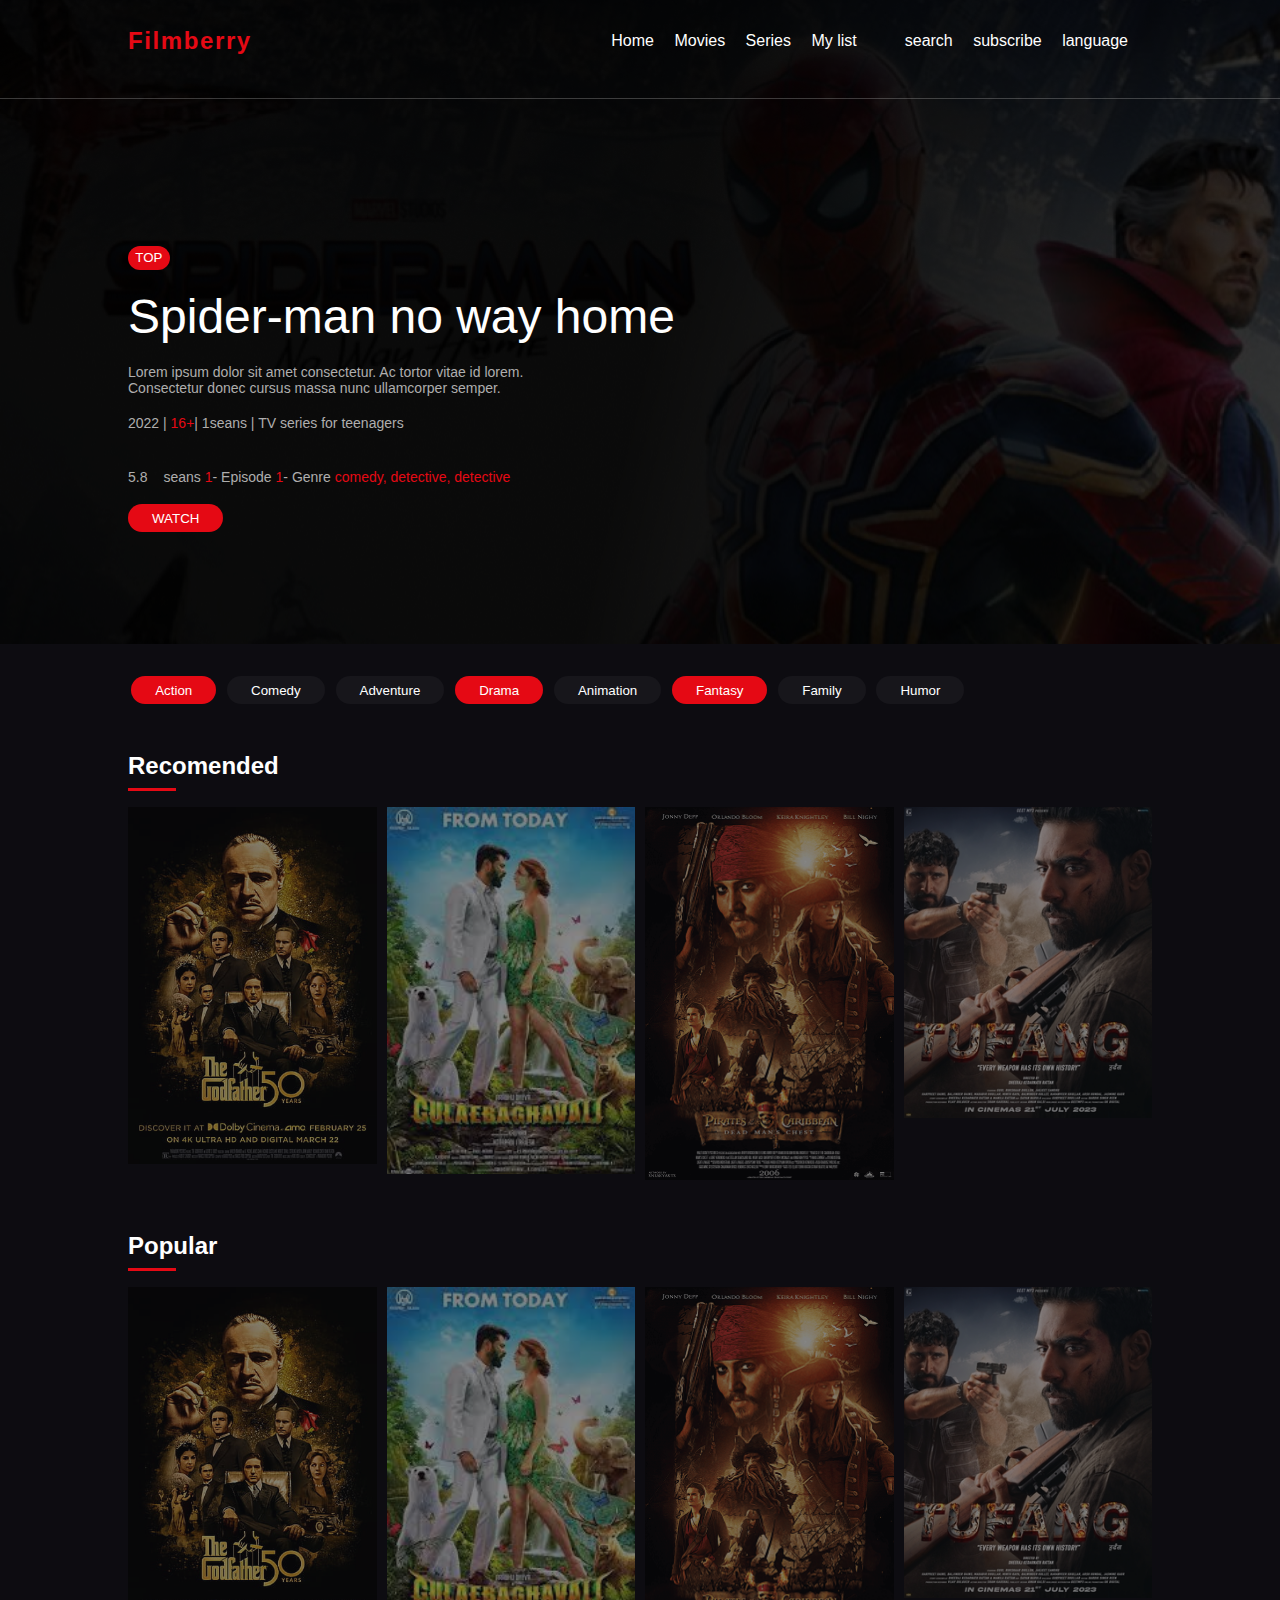
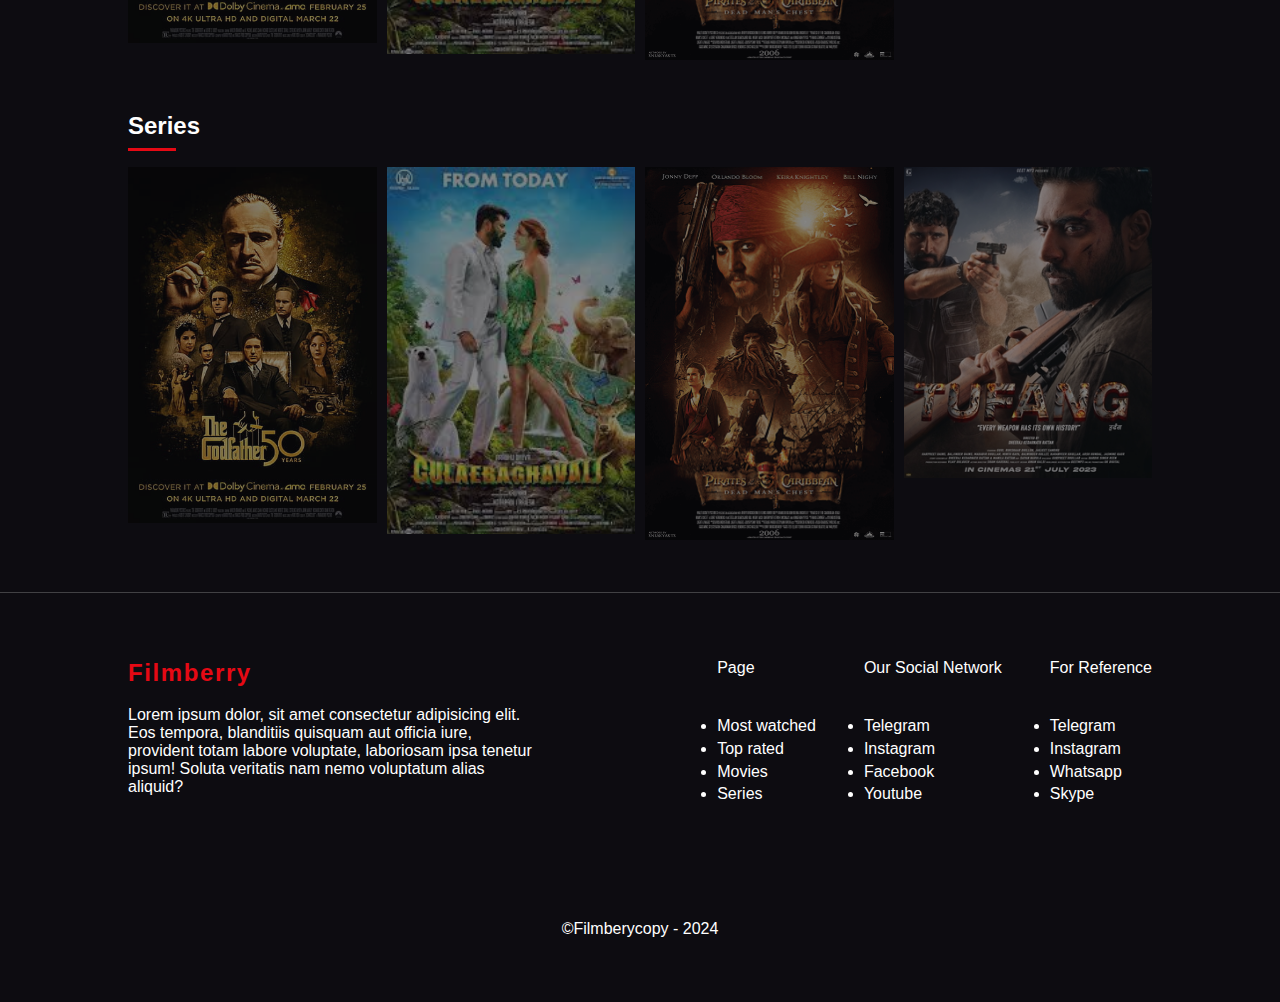
==== index.html @ 026bab13 "Add files via upload" ====
<!DOCTYPE html>
<html lang="en">
<head>
    <meta charset="UTF-8">
    <meta name="viewport" content="width=device-width, initial-scale=1.0">
    <title>redberry</title>
    <link rel="stylesheet" href="/assets/styles/style.css">
    <link rel="stylesheet" href="/assets/styles/responsive.css">
</head>
<body>
    
    <!-- main content -->
    <main>
        <header>
            <div class="brand">
                <p class="brand-logo">Filmberry</p>
            </div>

            <div class="menu-bar">
                <nav class="header-nav">
                    <a href="#" class="navlink">Home</a>
                    <a href="#" class="navlink">Movies</a>
                    <a href="#" class="navlink">Series</a>
                    <a href="#" class="navlink">My list</a>
                </nav>

                <div class="header-icons">
                    <a class="icon" href="#">search</a>
                    <a class="icon" href="#">subscribe</a>
                    <a class="icon" href="#">language</a>
                </div>
            </div>
        </header>
        <hr>
  
        <section class="section-1">
                <div class="main-content">
                    <h5 class="btn">top</h5>
                    <h1 class="hero-title">Spider-man no way home</h1>
                    <p class="hero-text">Lorem ipsum dolor sit amet consectetur. Ac tortor vitae id lorem. Consectetur donec cursus massa nunc ullamcorper semper.</p>
        
                    <p>2022 | <span>16+</span>| 1seans | TV series for teenagers</p>
        
                    <div class="rating-container">
                        <p class="rating" >5.8</p>
        
                        <p>seans <span>1</span>- Episode <span>1</span>- Genre <span>comedy, detective, detective</span></p>
                    </div>
        
                    <button class="btn">Watch</button>
        
                </div>
        </section>
    </main>
    <!-- end of main content -->

    <!-- select movies -->
    <section class="section-2">
        <div class="genre">
            <button class="btn">action</button>
            <button class="btn deselect-btn">comedy</button>
            <button class="btn deselect-btn">adventure</button>
            <button class="btn">drama</button>
            <button class="btn deselect-btn">animation</button>
            <button class="btn">fantasy</button>
            <button class="btn deselect-btn">family</button>
            <button class="btn deselect-btn">humor</button>
        </div>

        <h2 class="title">Recomended</h2>
        <hr class="underline">
        <div class="cards">
            <div class="card">
                <div class="card-image">
                    <img src="/assets/images/movies/desktop-wallpaper-the-godfather-50th-anniversary-movie-poster-the-godfather-movie-poster-thumbnail.jpg" alt="" srcset="">
                </div>
            </div>
            <div class="card">
                <div class="card-image">
                    <img src="/assets/images/movies/images (2).jpeg" alt="" srcset="">
                </div>
            </div>
            <div class="card">
                <div class="card-image">
                    <img src="/assets/images/movies/pirates-movies9.png" alt="" srcset="">
                </div>
            </div>
            <div class="card">
                <div class="card-image">
                    <img src="/assets/images/movies/Tufang_movie_official_poster.jpg" alt="" srcset="">
                </div>
            </div>
        </div>
        <h2 class="title">Popular</h2>
        <hr class="underline">
        <div class="cards">
            <div class="card">
                <div class="card-image">
                    <img src="/assets/images/movies/desktop-wallpaper-the-godfather-50th-anniversary-movie-poster-the-godfather-movie-poster-thumbnail.jpg" alt="" srcset="">
                </div>
            </div>
            <div class="card">
                <div class="card-image">
                    <img src="/assets/images/movies/images (2).jpeg" alt="" srcset="">
                </div>
            </div>
            <div class="card">
                <div class="card-image">
                    <img src="/assets/images/movies/pirates-movies9.png" alt="" srcset="">
                </div>
            </div>
            <div class="card">
                <div class="card-image">
                    <img src="/assets/images/movies/Tufang_movie_official_poster.jpg" alt="" srcset="">
                </div>
            </div>
        </div>
        <h2 class="title">Series</h2>
        <hr class="underline">
        <div class="cards">
            <div class="card">
                <div class="card-image">
                    <img src="/assets/images/movies/desktop-wallpaper-the-godfather-50th-anniversary-movie-poster-the-godfather-movie-poster-thumbnail.jpg" alt="" srcset="">
                </div>
            </div>
            <div class="card">
                <div class="card-image">
                    <img src="/assets/images/movies/images (2).jpeg" alt="" srcset="">
                </div>
            </div>
            <div class="card">
                <div class="card-image">
                    <img src="/assets/images/movies/pirates-movies9.png" alt="" srcset="">
                </div>
            </div>
            <div class="card">
                <div class="card-image">
                    <img src="/assets/images/movies/Tufang_movie_official_poster.jpg" alt="" srcset="">
                </div>
            </div>
        </div>

    </section>
    <!-- end select movies -->

    <hr>
    <!-- footer starts here  -->
    <footer>
        <div class="about">
            <div class="brand">
                <p class="brand-logo">Filmberry</p>
            </div>

            <div class="about-content">
                <p>Lorem ipsum dolor, sit amet consectetur adipisicing elit. Eos tempora, blanditiis quisquam aut officia iure, provident totam labore voluptate, laboriosam ipsa tenetur ipsum! Soluta veritatis nam nemo voluptatum alias aliquid?</p>
            </div>
        </div>

        <nav class="footer-nav">
            <div class="nav-content">
                <div class="nav-title"> Page</div>
                <ul class="footer-navlist">
                    <li class="navlist-item"><a class="navlink" href="">Most watched</a></li>
                    <li class="navlist-item"><a class="navlink" href="">Top rated</a></li>
                    <li class="navlist-item"><a class="navlink" href="">Movies</a></li>
                    <li class="navlist-item"><a class="navlink" href="">Series</a></li>
                </ul>
            </div>
            <div class="nav-content">
                <div class="nav-title"> Our Social Network</div>
                <ul class="footer-navlist">
                    <li class="navlist-item"><a class="navlink" href="">Telegram</a></li>
                    <li class="navlist-item"><a class="navlink" href="">Instagram</a></li>
                    <li class="navlist-item"><a class="navlink" href="">Facebook</a></li>
                    <li class="navlist-item"><a class="navlink" href="">Youtube</a></li>
                </ul>
            </div>
            <div class="nav-content">
                <div class="nav-title">For Reference</div>
                <ul class="footer-navlist">
                    <li class="navlist-item"><a class="navlink" href="">Telegram</a></li>
                    <li class="navlist-item"><a class="navlink" href="">Instagram</a></li>
                    <li class="navlist-item"><a class="navlink" href="">Whatsapp</a></li>
                    <li class="navlist-item"><a class="navlink" href="">Skype</a></li>
                </ul>
            </div>
        </nav>

    </footer>
    <!-- footer ends here  -->

    <div class="copyright">        
        &copy;Filmberycopy - 2024
    </div>


    
</body>
</html>
---- assets/styles/style.css ----
*{
    margin      : 0;
    padding     : 0;
    font-family : Verdana, Geneva, Tahoma, sans-serif;
}

:root{
    --background-color  : #0d0c11;
    --brand-color       : #e50914;
    --color-            : #ffff;
    --fade-background   : #17161b;

}

body{
    background-color: var(--background-color);
}

span{
    color: var(--brand-color);
}

hr{
    height: .1px;
    border: none;
    background-color: #afaeae53;
    margin: 1rem 0;
}

hr.underline{
    margin-top: -2.5rem;
    margin-bottom: 1rem;
    height: .2rem;
    width: 3rem;
    background-color: var(--brand-color );
}

h5{
    text-transform: uppercase;
    font-weight: 200;
    width: 2rem;
    padding: .3rem;
    text-align: center;
    border-radius: 2rem;

}

button{
    text-transform: uppercase;
    padding: .4rem 1.5rem;
    border: none;
    border-radius: 2rem;
}

.btn{
    background-color: var(--brand-color);
    color: var(--color-);
}

.deselect-btn{
    background-color: var(--fade-background);
}



/* main section starts here */
section{
    padding             : 2rem 8rem;
    color               : var(--color-);
}

main{
    background-image    : url(/assets/images/backdrop/download\ 1.png);
}

.main-content{
    padding: 5rem 0;
}

h5,h1,p{
    margin: 1.2rem 0;
}

.main-content p{
    font-size       : 14px;
    font-weight     : 100;
    color           : #afaeae;
}


/* header starts here */

header{
    padding         : .5rem 8rem;
    display         : flex;
    justify-content : space-between ;
}


.brand-logo{
    font-weight     : 800;
    font-size       : 1.5rem;
    letter-spacing  : .1rem;
    color           : var(--brand-color);
}

.menu-bar{
    display: flex;
}


.header-nav,  .header-icons{
    margin: auto 1rem;
}

.header-nav a, .header-icons a{
    margin          : 0 .5rem;
    color           : var(--color-);
    text-decoration : none;
}

.header-nav a:hover, .header-icons a:hover{
    color       : var(--brand-color);
    transition  : 1s;
}

/* header ends here */
/* main-content starts here */

.hero-title{
    font-size       : 3rem;
    font-weight     : 400;
}

.hero-text{
    width: 424px;
}
.rating-container{
    display : flex;
    gap     : 1rem;
}
/* main-content ends here */

/* section 2 starts here */
.section-2{
    background-color: var(--background-color);
}

.genre .btn{
    text-transform: capitalize;
    margin: 0 .2rem;
}

h2.title{
    padding: 3rem 0;
}

.cards{
    display: flex;
    gap: 10px;
}

.card{
    width: 300px;
}

.card-image img{
    opacity: .5;
    width: 100%;
}

.card-image img:hover{
    opacity: 5;
    transition-duration: 1s;
}
/* section 2 ends here */

/* footer starts here */
footer{
    background-color    : var(--background-color);
    color               : var(--color-);
    padding             : 2rem 8rem;
    display             : flex;
    justify-content: space-between;
}

.about{
    width: 40%;
}

.footer-nav{
    display : flex;
    gap     : 3rem;
}

.nav-title{
    margin: 1.2rem 0;
}
.footer-navlist{
    padding: 1rem 0;
}

.navlist-item{
    margin: .3rem 0;
}



.navlink{
    text-decoration : none;
    color           : var(--color-);
}

.navlink:hover{
    color               : var(--brand-color);
    transition-duration : .8s;
}
/* footer ends here */

/* copyright */
.copyright{
    color           : var(--color-);
    text-align      : center;
    padding         : 4rem 0;
}
---- assets/styles/responsive.css ----
@media screen and (max-width: 500px) {
    
    header,section, footer, .main-content{
       padding: 2rem;
    }

    .hero-text{
        width: auto;
    }

    header,footer{
        flex-direction: column;
        font-size: x-small;
    }

    .menu-bar{
        display: none;
    }
    .about{
        width: auto;
        margin: 2rem auto;
        text-align: center;
    }

    .genre .btn{
        margin: .2rem 0;
    }

    .nav-title{
        margin:  0;
    }

    .footer-nav{
        justify-content: space-around;
        text-align: center;
    }



    

}
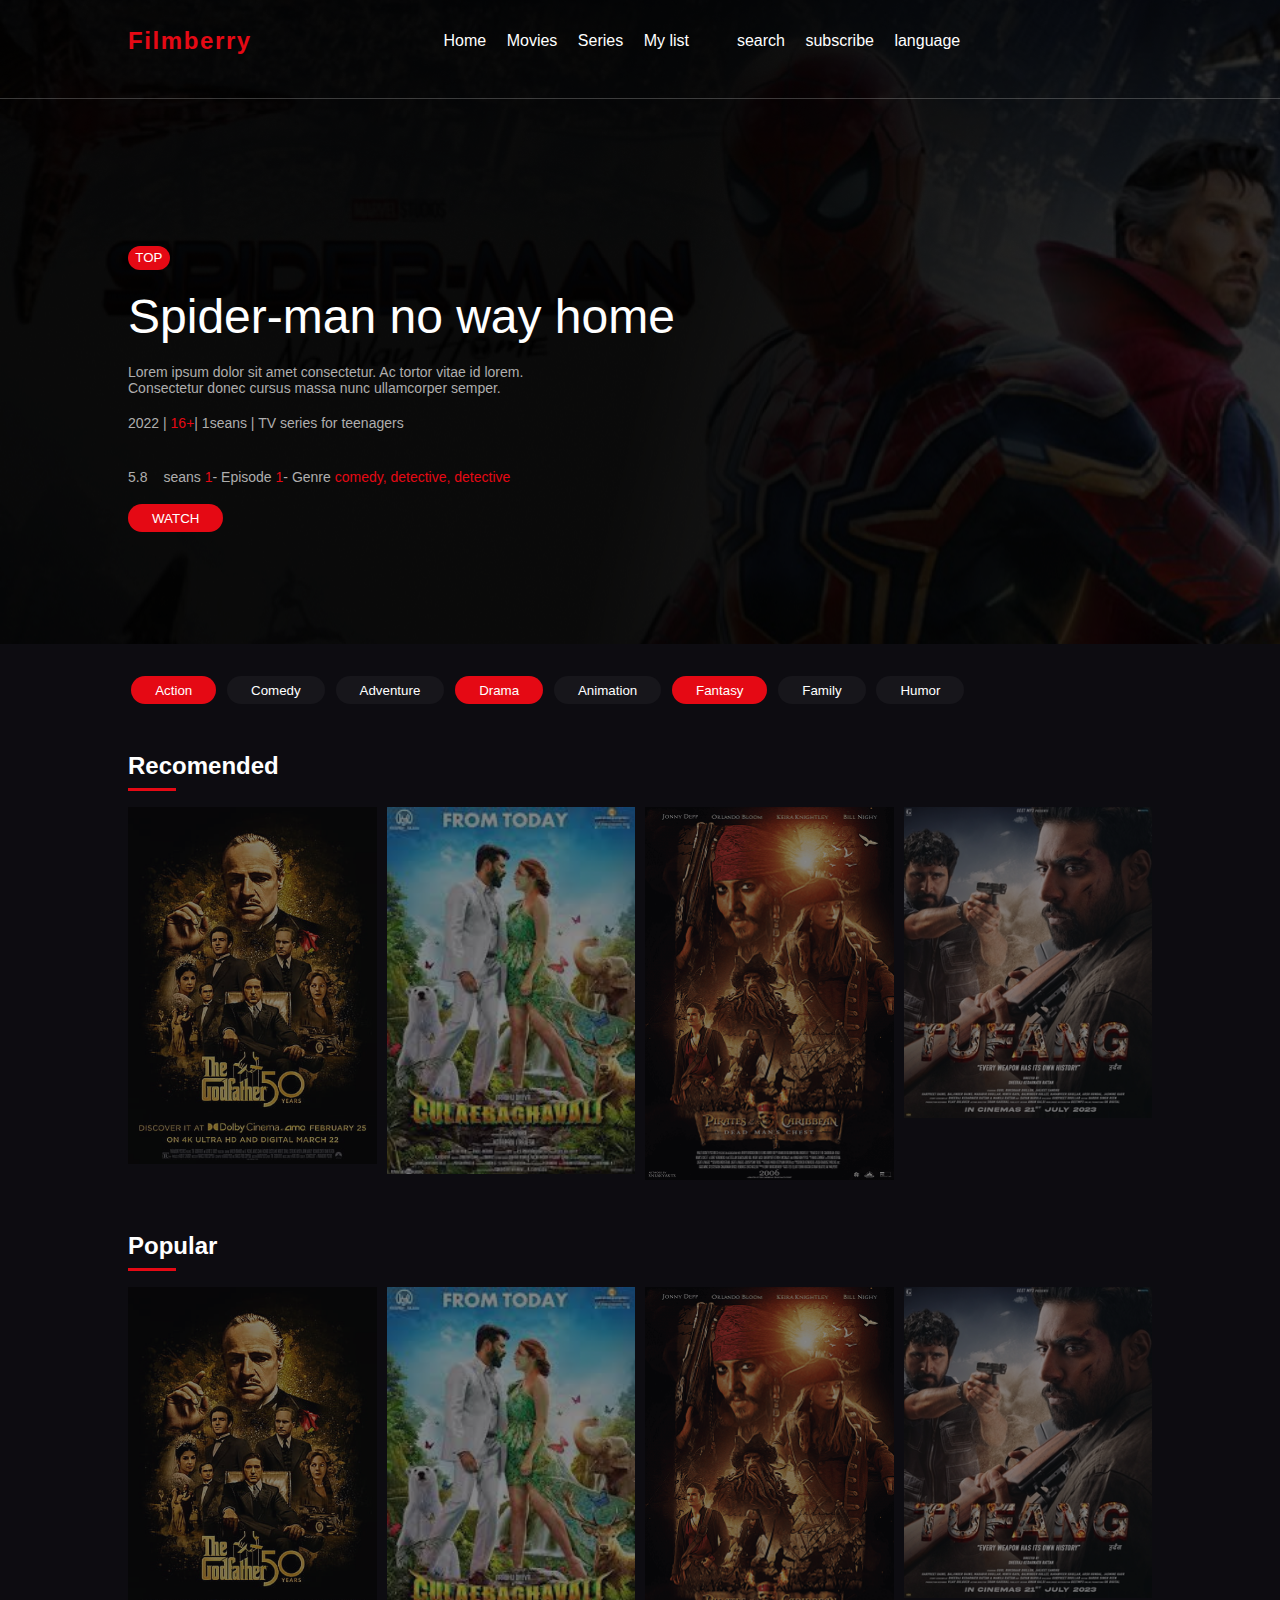
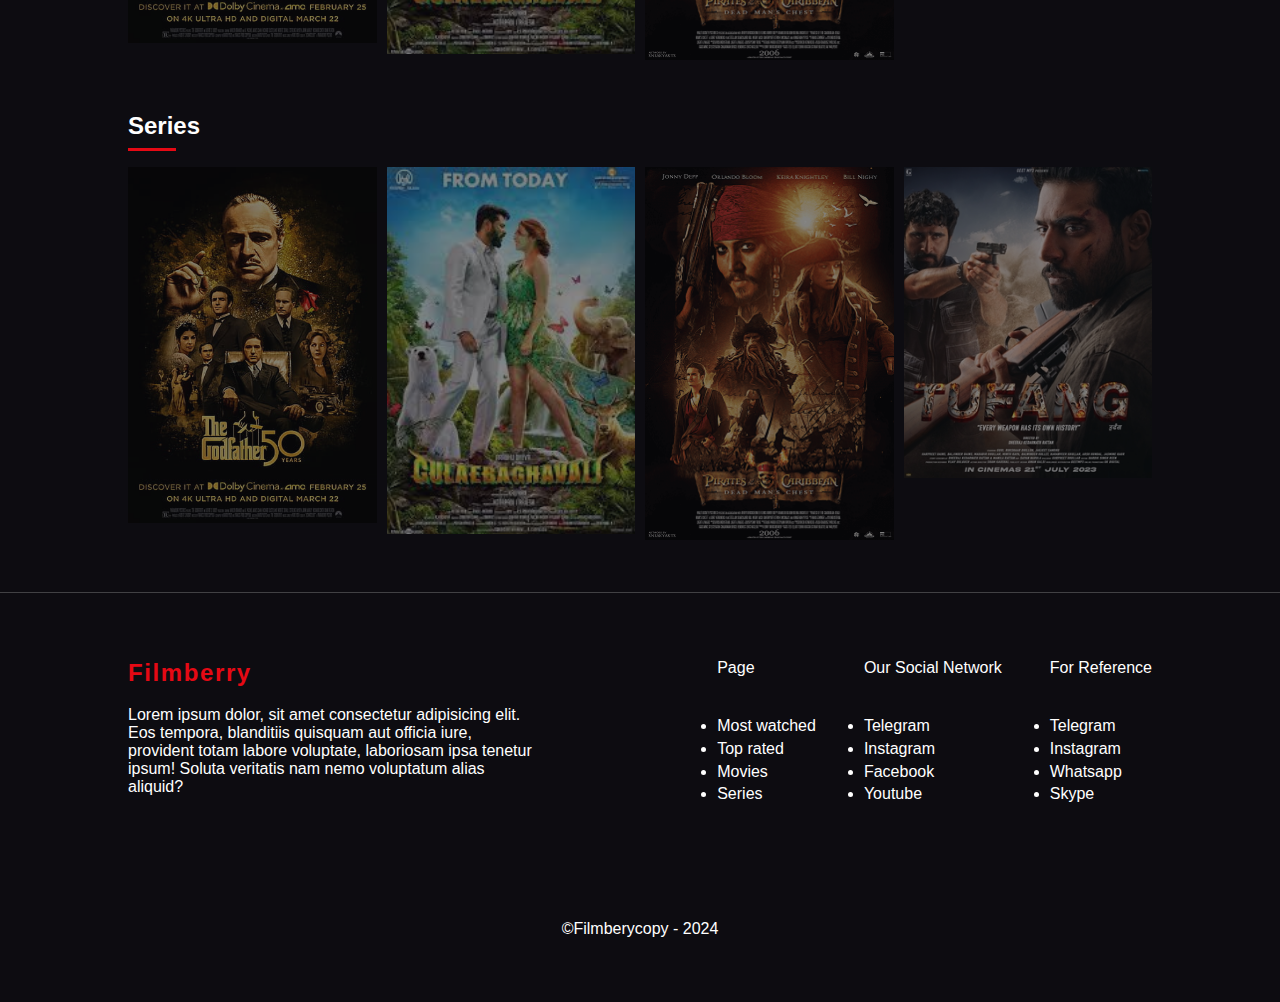
==== commit dae8ddfa: "Add files via upload" ====
--- a/index.html
+++ b/index.html
@@ -30,6 +30,14 @@
                     <a class="icon" href="#">language</a>
                 </div>
             </div>
+
+            <div class="harmbuger-menu">
+                <div class="bar"></div>
+                <div class="bar"></div>
+                <div class="bar"></div>
+            </div>
+
+
         </header>
         <hr>
   
--- a/assets/styles/style.css
+++ b/assets/styles/style.css
@@ -170,8 +170,8 @@
 }
 
 .card-image img:hover{
-    opacity: 5;
-    transition-duration: 1s;
+    opacity             : 5;
+    transition-duration : 1s;
 }
 /* section 2 ends here */
 
--- a/assets/styles/responsive.css
+++ b/assets/styles/responsive.css
@@ -4,17 +4,34 @@
        padding: 2rem;
     }
 
+    header{
+        flex-direction: row;
+    }
+
     .hero-text{
         width: auto;
     }
 
-    header,footer{
-        flex-direction: column;
-        font-size: x-small;
+    .menu-bar{
+        display: none;
     }
 
-    .menu-bar{
-        display: none;
+    .harmbuger-menu{
+        margin: auto 0;
+        
+        width: 2rem;
+
+    }
+
+
+    .bar{
+        background-color: var(--brand-color);
+        height: 2px;
+        margin: .3rem;
+    }
+
+    .main-content{
+        padding: 0;
     }
     .about{
         width: auto;
@@ -26,8 +43,17 @@
         margin: .2rem 0;
     }
 
+    footer{
+        flex-direction: column;
+        font-size: x-small;
+    }
+
     .nav-title{
         margin:  0;
+    }
+
+    .navlist-item{
+        list-style-type: none;
     }
 
     .footer-nav{
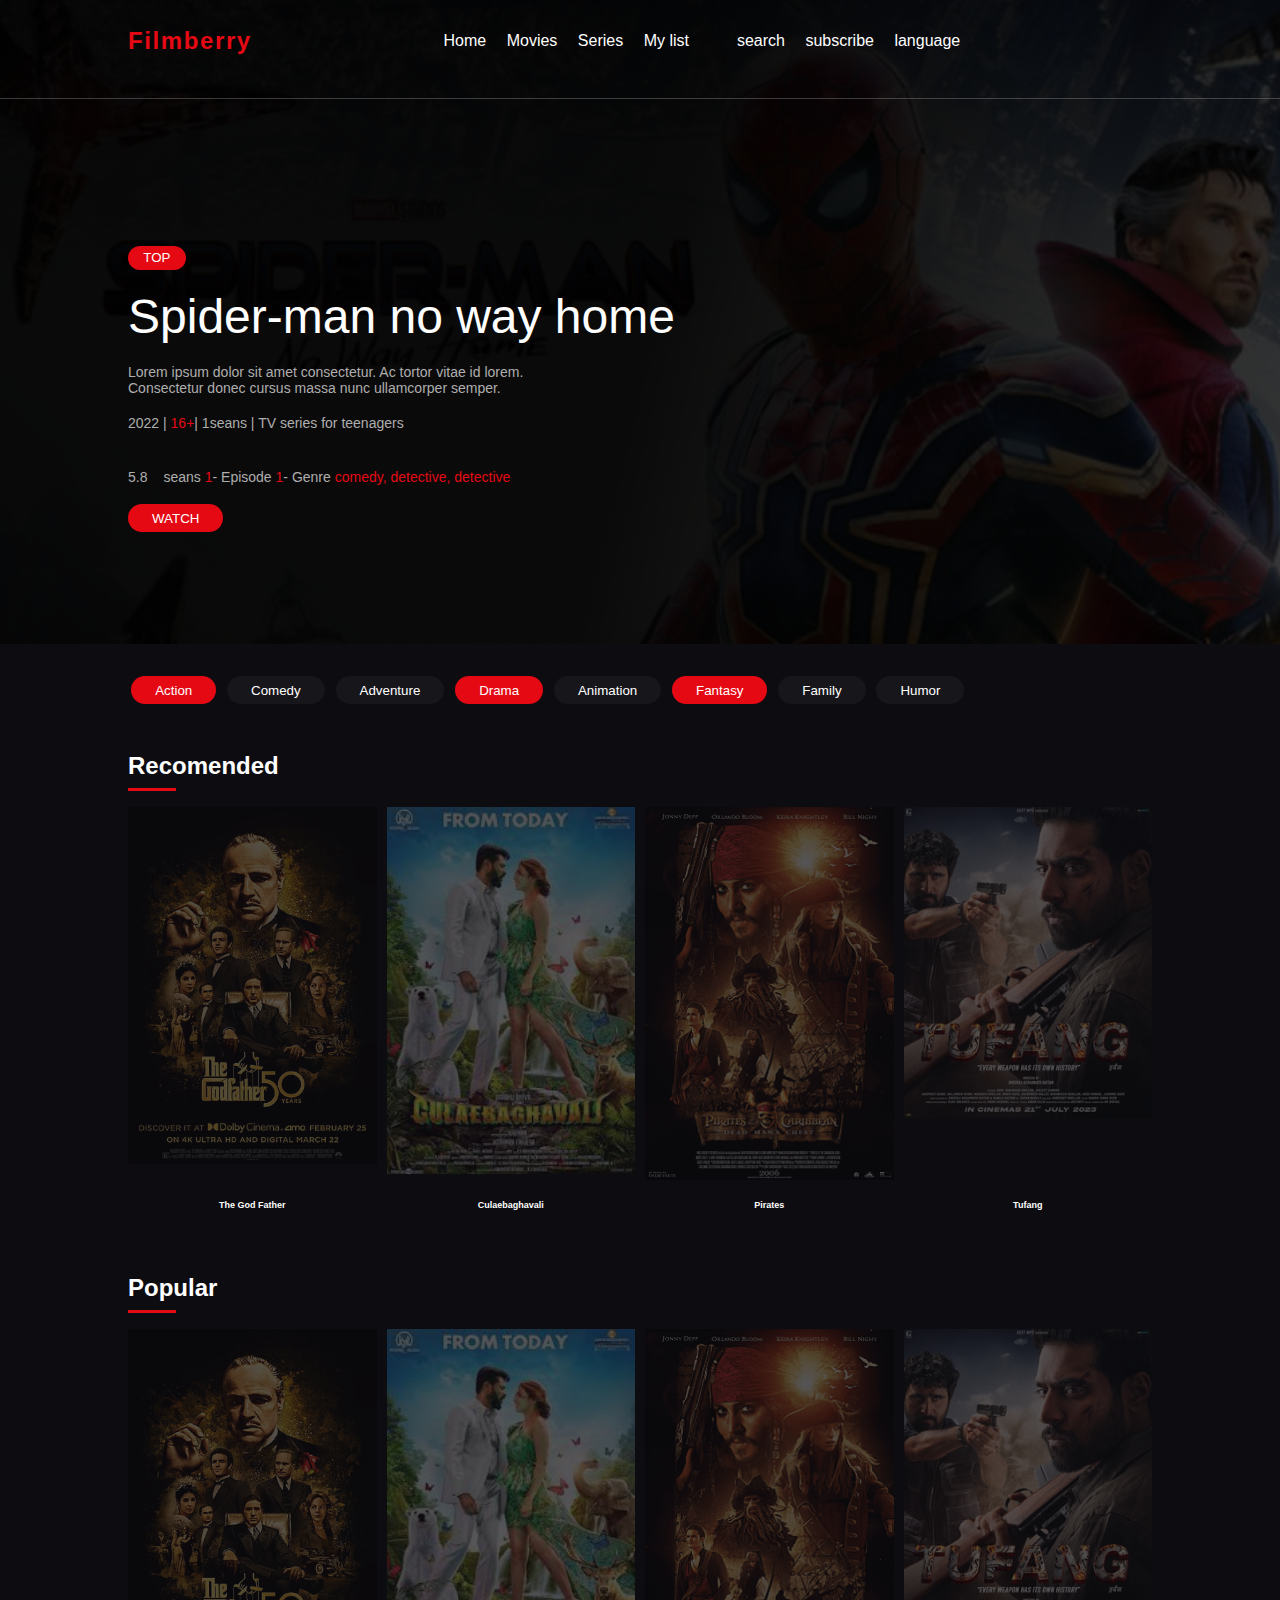
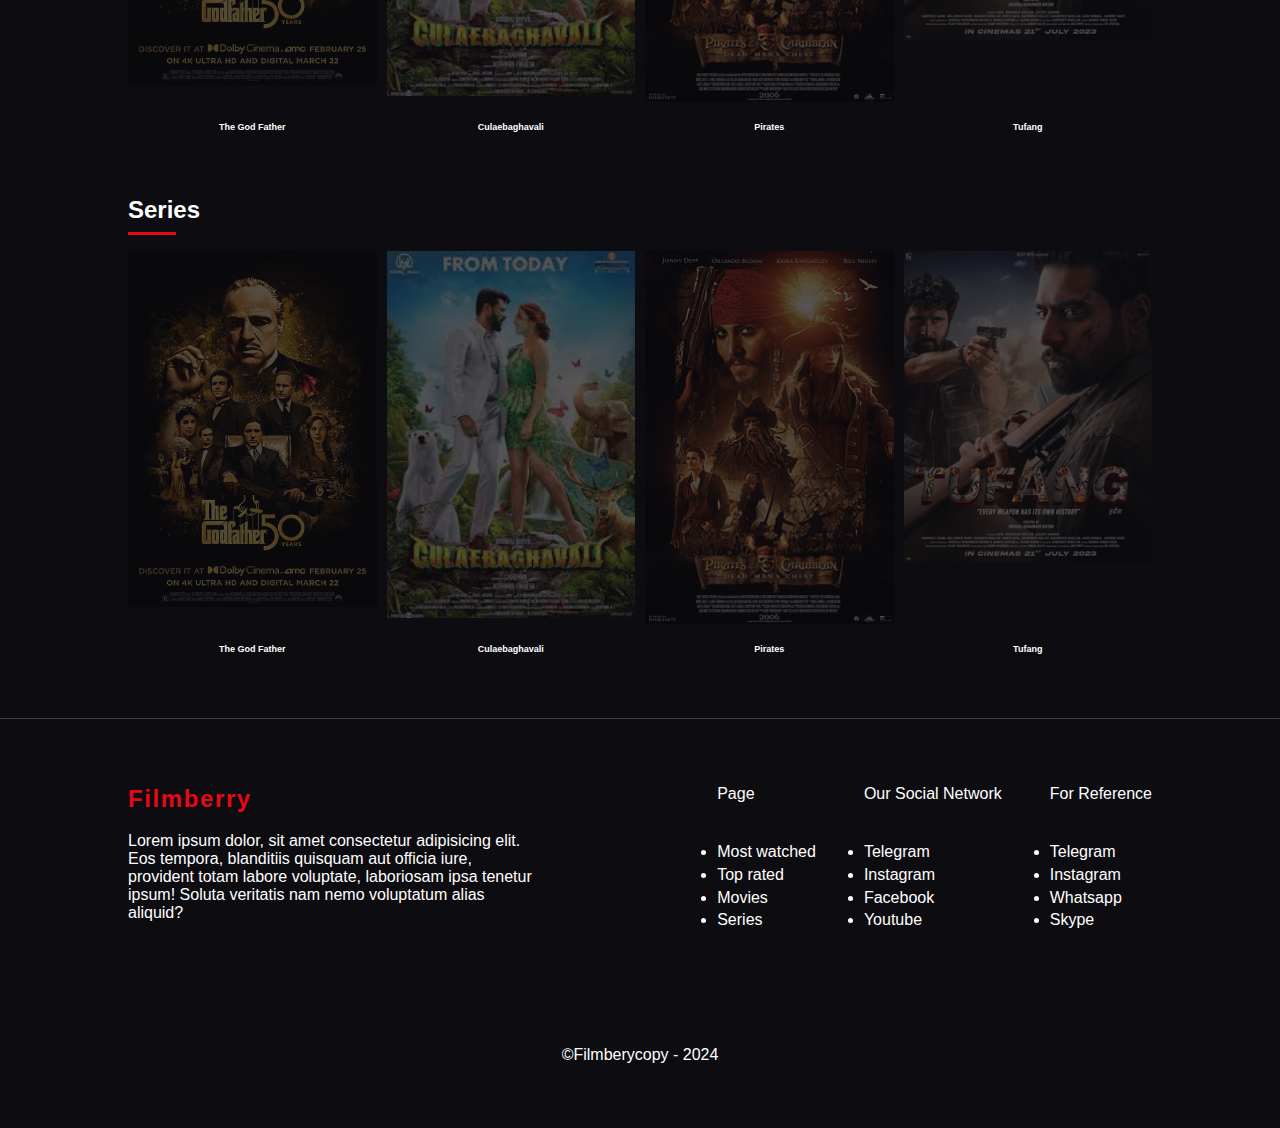
==== commit ce480b4c: "Add files via upload" ====
--- a/index.html
+++ b/index.html
@@ -82,20 +82,32 @@
                 <div class="card-image">
                     <img src="/assets/images/movies/desktop-wallpaper-the-godfather-50th-anniversary-movie-poster-the-godfather-movie-poster-thumbnail.jpg" alt="" srcset="">
                 </div>
+                <div class="card-title">
+                    <h2 class="movie-title">The God Father</h2>
+                </div>
             </div>
             <div class="card">
                 <div class="card-image">
                     <img src="/assets/images/movies/images (2).jpeg" alt="" srcset="">
                 </div>
+                <div class="card-title">
+                    <h2 class="movie-title">Culaebaghavali</h2>
+                </div>
             </div>
             <div class="card">
                 <div class="card-image">
                     <img src="/assets/images/movies/pirates-movies9.png" alt="" srcset="">
                 </div>
+                <div class="card-title">
+                    <h2 class="movie-title">Pirates</h2>
+                </div>
             </div>
             <div class="card">
                 <div class="card-image">
                     <img src="/assets/images/movies/Tufang_movie_official_poster.jpg" alt="" srcset="">
+                </div>
+                <div class="card-title">
+                    <h2 class="movie-title">Tufang</h2>
                 </div>
             </div>
         </div>
@@ -106,20 +118,32 @@
                 <div class="card-image">
                     <img src="/assets/images/movies/desktop-wallpaper-the-godfather-50th-anniversary-movie-poster-the-godfather-movie-poster-thumbnail.jpg" alt="" srcset="">
                 </div>
+                <div class="card-title">
+                    <h2 class="movie-title">The God Father</h2>
+                </div>
             </div>
             <div class="card">
                 <div class="card-image">
                     <img src="/assets/images/movies/images (2).jpeg" alt="" srcset="">
                 </div>
+                <div class="card-title">
+                    <h2 class="movie-title">Culaebaghavali</h2>
+                </div>
             </div>
             <div class="card">
                 <div class="card-image">
                     <img src="/assets/images/movies/pirates-movies9.png" alt="" srcset="">
                 </div>
+                <div class="card-title">
+                    <h2 class="movie-title">Pirates</h2>
+                </div>
             </div>
             <div class="card">
                 <div class="card-image">
                     <img src="/assets/images/movies/Tufang_movie_official_poster.jpg" alt="" srcset="">
+                </div>
+                <div class="card-title">
+                    <h2 class="movie-title">Tufang</h2>
                 </div>
             </div>
         </div>
@@ -130,20 +154,32 @@
                 <div class="card-image">
                     <img src="/assets/images/movies/desktop-wallpaper-the-godfather-50th-anniversary-movie-poster-the-godfather-movie-poster-thumbnail.jpg" alt="" srcset="">
                 </div>
+                <div class="card-title">
+                    <h2 class="movie-title">The God Father</h2>
+                </div>
             </div>
             <div class="card">
                 <div class="card-image">
                     <img src="/assets/images/movies/images (2).jpeg" alt="" srcset="">
                 </div>
+                <div class="card-title">
+                    <h2 class="movie-title">Culaebaghavali</h2>
+                </div>
             </div>
             <div class="card">
                 <div class="card-image">
                     <img src="/assets/images/movies/pirates-movies9.png" alt="" srcset="">
                 </div>
+                <div class="card-title">
+                    <h2 class="movie-title">Pirates</h2>
+                </div>
             </div>
             <div class="card">
                 <div class="card-image">
                     <img src="/assets/images/movies/Tufang_movie_official_poster.jpg" alt="" srcset="">
+                </div>
+                <div class="card-title">
+                    <h2 class="movie-title">Tufang</h2>
                 </div>
             </div>
         </div>
--- a/assets/styles/style.css
+++ b/assets/styles/style.css
@@ -38,7 +38,7 @@
 h5{
     text-transform: uppercase;
     font-weight: 200;
-    width: 2rem;
+    width: 3rem;
     padding: .3rem;
     text-align: center;
     border-radius: 2rem;
@@ -162,16 +162,32 @@
 
 .card{
     width: 300px;
-}
+    display: flex;
+    flex-direction: column;
+    justify-content: space-between;
+
+}
+
 
 .card-image img{
-    opacity: .5;
+    opacity: .3;
     width: 100%;
 }
 
 .card-image img:hover{
     opacity             : 5;
     transition-duration : 1s;
+}
+
+.card-title{
+    width: auto;
+    margin: 1rem auto;
+    text-align: center;
+}
+
+.movie-title{
+    font-size: 9px;
+
 }
 /* section 2 ends here */
 
--- a/assets/styles/responsive.css
+++ b/assets/styles/responsive.css
@@ -2,6 +2,10 @@
     
     header,section, footer, .main-content{
        padding: 2rem;
+    }
+
+    hr{
+        height: 2px;
     }
 
     header{
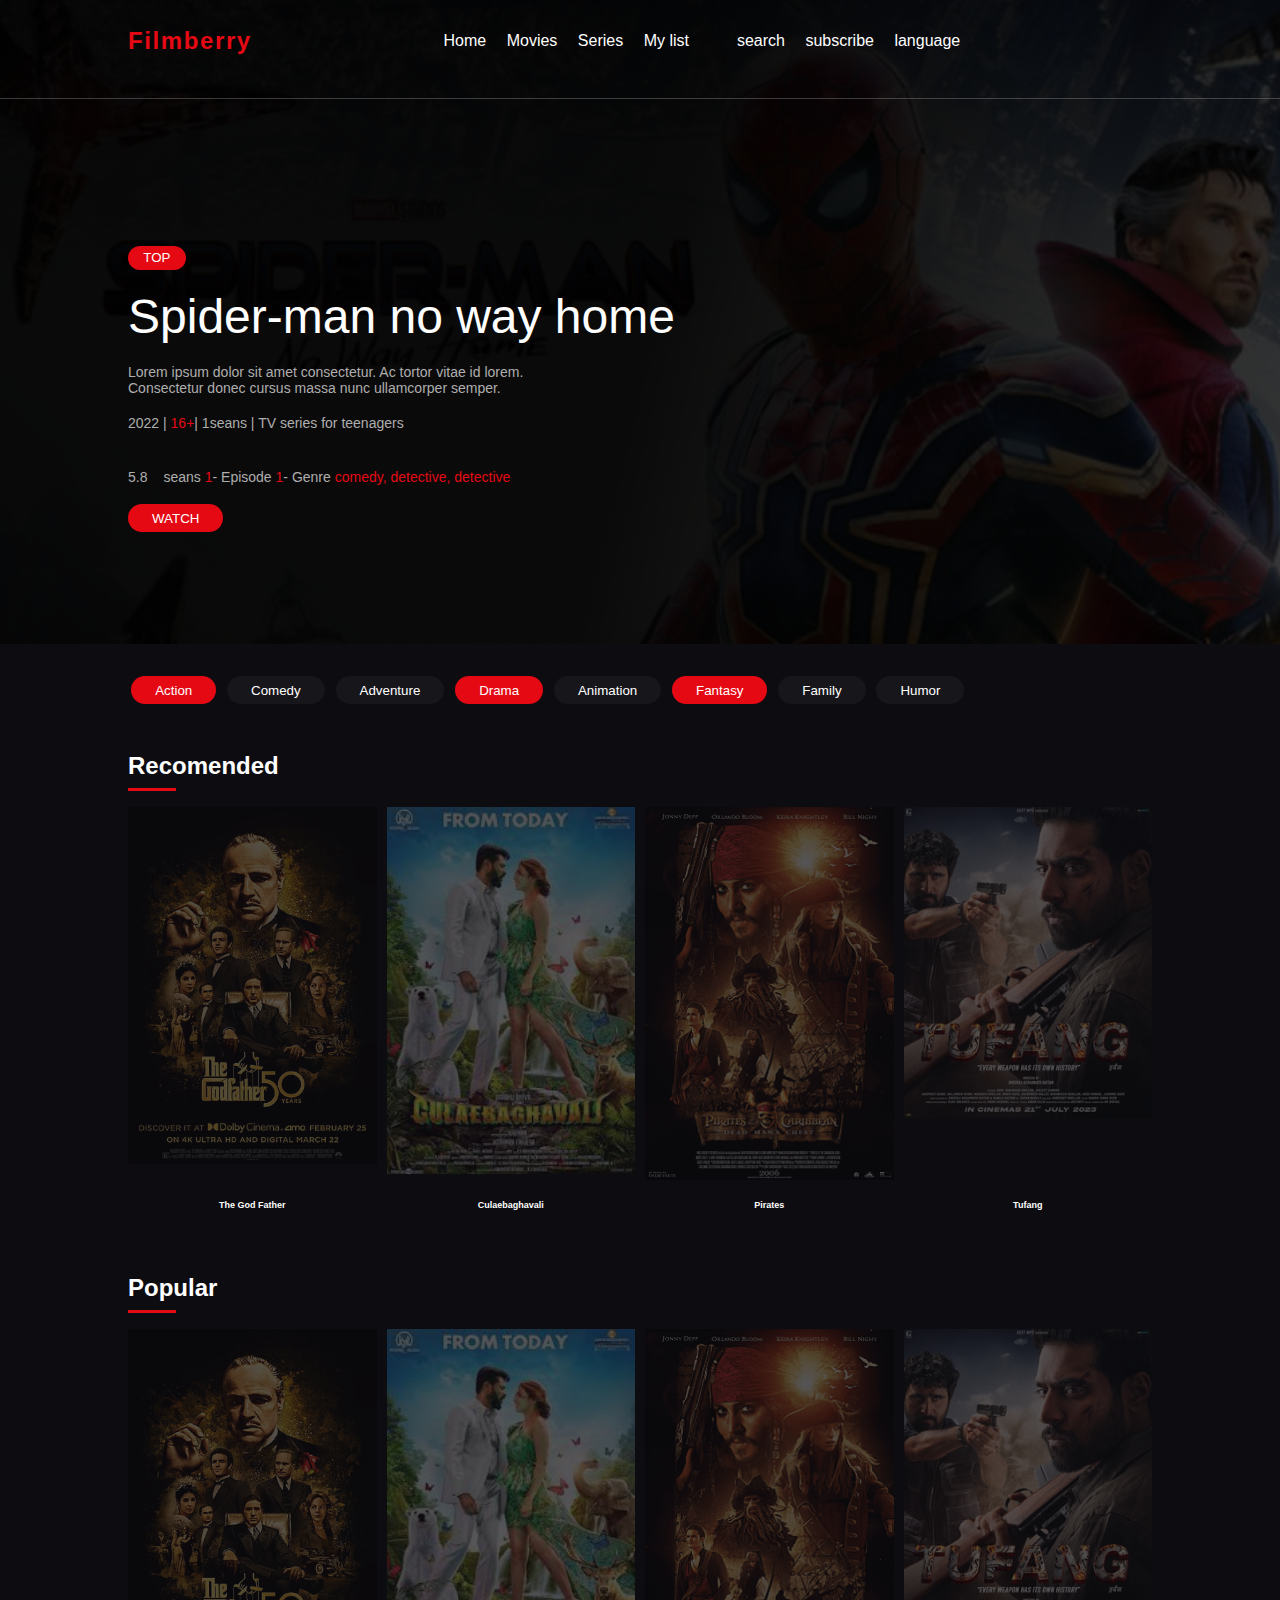
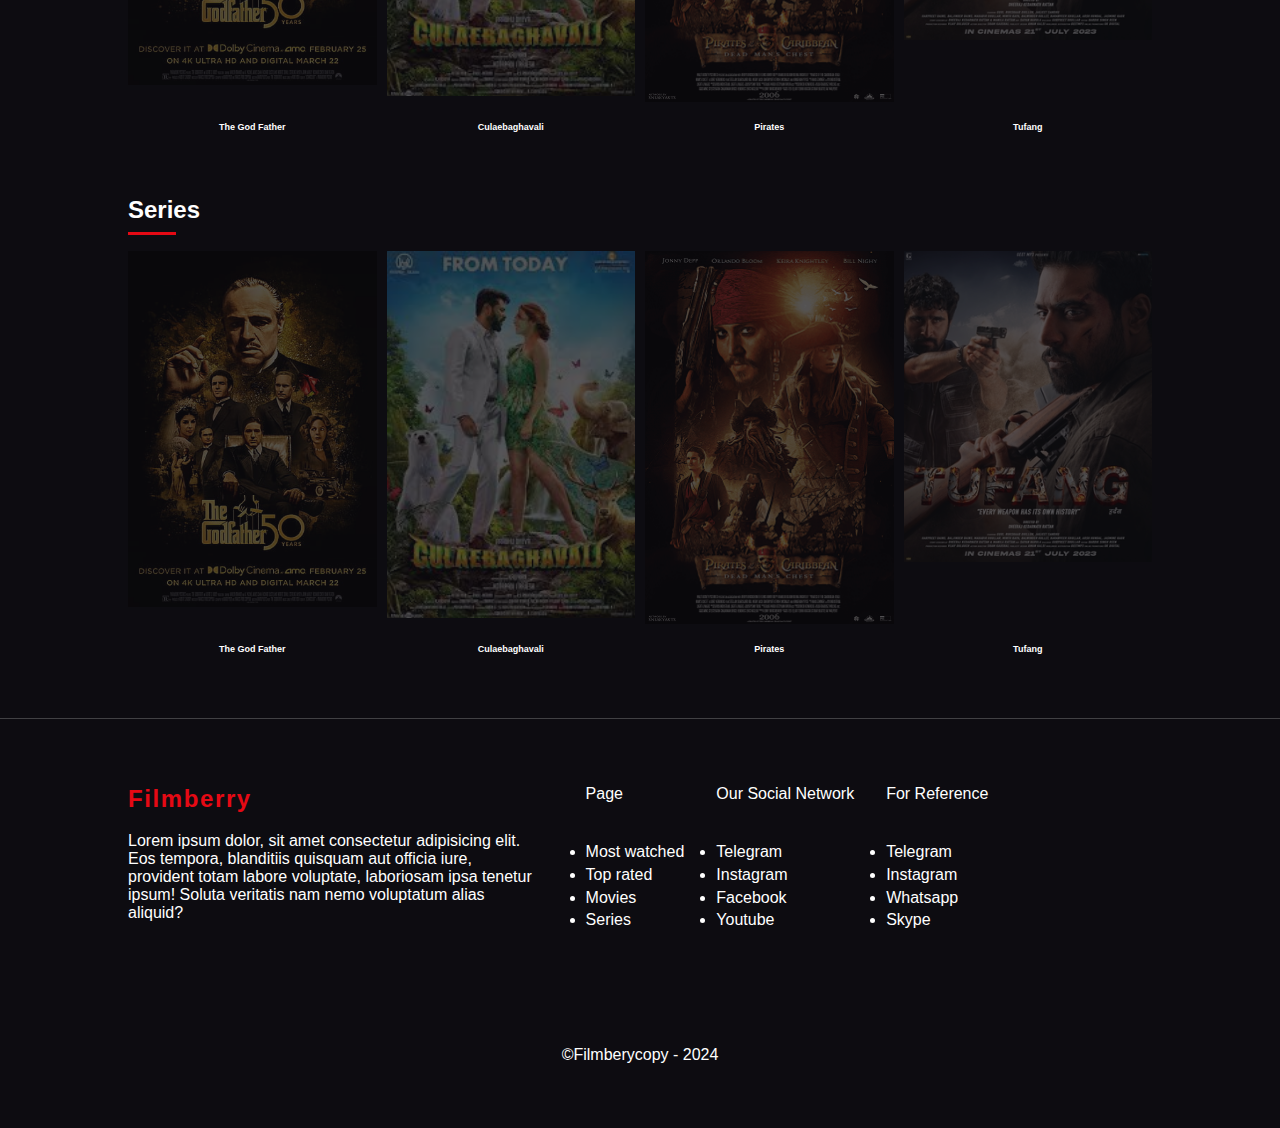
==== commit 996e89ab: "Add files via upload" ====
--- a/index.html
+++ b/index.html
@@ -65,14 +65,14 @@
     <!-- select movies -->
     <section class="section-2">
         <div class="genre">
-            <button class="btn">action</button>
-            <button class="btn deselect-btn">comedy</button>
-            <button class="btn deselect-btn">adventure</button>
-            <button class="btn">drama</button>
-            <button class="btn deselect-btn">animation</button>
-            <button class="btn">fantasy</button>
-            <button class="btn deselect-btn">family</button>
-            <button class="btn deselect-btn">humor</button>
+            <button class="btn" onclick="changeColor" >action</button>
+            <button class="btn deselect-btn" onclick="changeColor" >comedy</button>
+            <button class="btn deselect-btn" onclick="changeColor" >adventure</button>
+            <button class="btn" onclick="changeColor" >drama</button>
+            <button class="btn deselect-btn" onclick="changeColor" >animation</button>
+            <button class="btn" onclick="myFunction" >fantasy</button>
+            <button class="btn deselect-btn" onclick="changeColor" >family</button>
+            <button class="btn deselect-btn" onclick="changeColor" >humor</button>
         </div>
 
         <h2 class="title">Recomended</h2>
@@ -80,7 +80,9 @@
         <div class="cards">
             <div class="card">
                 <div class="card-image">
-                    <img src="/assets/images/movies/desktop-wallpaper-the-godfather-50th-anniversary-movie-poster-the-godfather-movie-poster-thumbnail.jpg" alt="" srcset="">
+                    <a href="godfather.html">
+                        <img src="/assets/images/movies/desktop-wallpaper-the-godfather-50th-anniversary-movie-poster-the-godfather-movie-poster-thumbnail.jpg" alt="" srcset="">
+                    </a>
                 </div>
                 <div class="card-title">
                     <h2 class="movie-title">The God Father</h2>
@@ -88,7 +90,9 @@
             </div>
             <div class="card">
                 <div class="card-image">
-                    <img src="/assets/images/movies/images (2).jpeg" alt="" srcset="">
+                    <a href="_">
+                        <img src="/assets/images/movies/images (2).jpeg" alt="" srcset="">
+                    </a>
                 </div>
                 <div class="card-title">
                     <h2 class="movie-title">Culaebaghavali</h2>
@@ -237,7 +241,13 @@
         &copy;Filmberycopy - 2024
     </div>
 
-
+    <script src="/assets/jscript/jquery-3.6.3.min.js"></script>
+    <script src="/assets/jscript/bootstrap.min.js">
+        function changeColor(){
+            var color = ["green", "white", "#e50914"]
+            .css("background-color", selectedColor);
+        }
+    </script>
     
 </body>
 </html>--- a/assets/styles/style.css
+++ b/assets/styles/style.css
@@ -57,6 +57,11 @@
     color: var(--color-);
 }
 
+button:hover{
+    background-color: var(--brand-color);
+    transition: 2s;
+}
+
 .deselect-btn{
     background-color: var(--fade-background);
 }
@@ -197,7 +202,8 @@
     color               : var(--color-);
     padding             : 2rem 8rem;
     display             : flex;
-    justify-content: space-between;
+    /* justify-content: space-between; */
+    gap: 2rem;
 }
 
 .about{
@@ -206,7 +212,7 @@
 
 .footer-nav{
     display : flex;
-    gap     : 3rem;
+    justify-content: space-between;
 }
 
 .nav-title{
@@ -220,6 +226,9 @@
     margin: .3rem 0;
 }
 
+.nav-content{
+    margin: 0 1rem;
+}
 
 
 .navlink{
@@ -238,4 +247,56 @@
     color           : var(--color-);
     text-align      : center;
     padding         : 4rem 0;
-}+}
+
+
+/* the godfather page starts here */
+
+.movie{
+    display: flex;
+    gap: 1rem;
+}
+
+.movie-img img{
+    width: 11rem;
+
+}
+
+#movie-title{
+    margin: 0;
+    font-size: 1rem;
+}
+
+.details{
+    font-size: smaller;
+}
+
+
+.movie-thumbnail img{
+    width: 100%;
+}
+
+/* thoughts */
+.thoughts{
+    background-color: var(--fade-background);
+}
+
+.feedback{
+    display: flex;
+    gap: .5rem;
+}
+
+.profile{
+    width: 2rem;
+    margin: auto 0;
+}
+
+.profile img{
+    margin: auto 0px;
+    width: 2rem;
+    border-radius: 100%;
+}
+
+/* thoughts ends here */
+
+/* the godfather ends here */--- a/assets/styles/responsive.css
+++ b/assets/styles/responsive.css
@@ -3,6 +3,11 @@
     header,section, footer, .main-content{
        padding: 2rem;
     }
+
+    body{
+        font-size: x-small;
+    }
+
 
     hr{
         height: 2px;
@@ -26,8 +31,6 @@
         width: 2rem;
 
     }
-
-
     .bar{
         background-color: var(--brand-color);
         height: 2px;
@@ -37,6 +40,11 @@
     .main-content{
         padding: 0;
     }
+
+    .comment{
+        font-size: xx-small;
+    }
+    
     .about{
         width: auto;
         margin: 2rem auto;
@@ -53,6 +61,7 @@
     }
 
     .nav-title{
+        font-size: large;
         margin:  0;
     }
 
@@ -61,9 +70,11 @@
     }
 
     .footer-nav{
-        justify-content: space-around;
+        flex-direction: column;
         text-align: center;
+
     }
+
 
 
 
